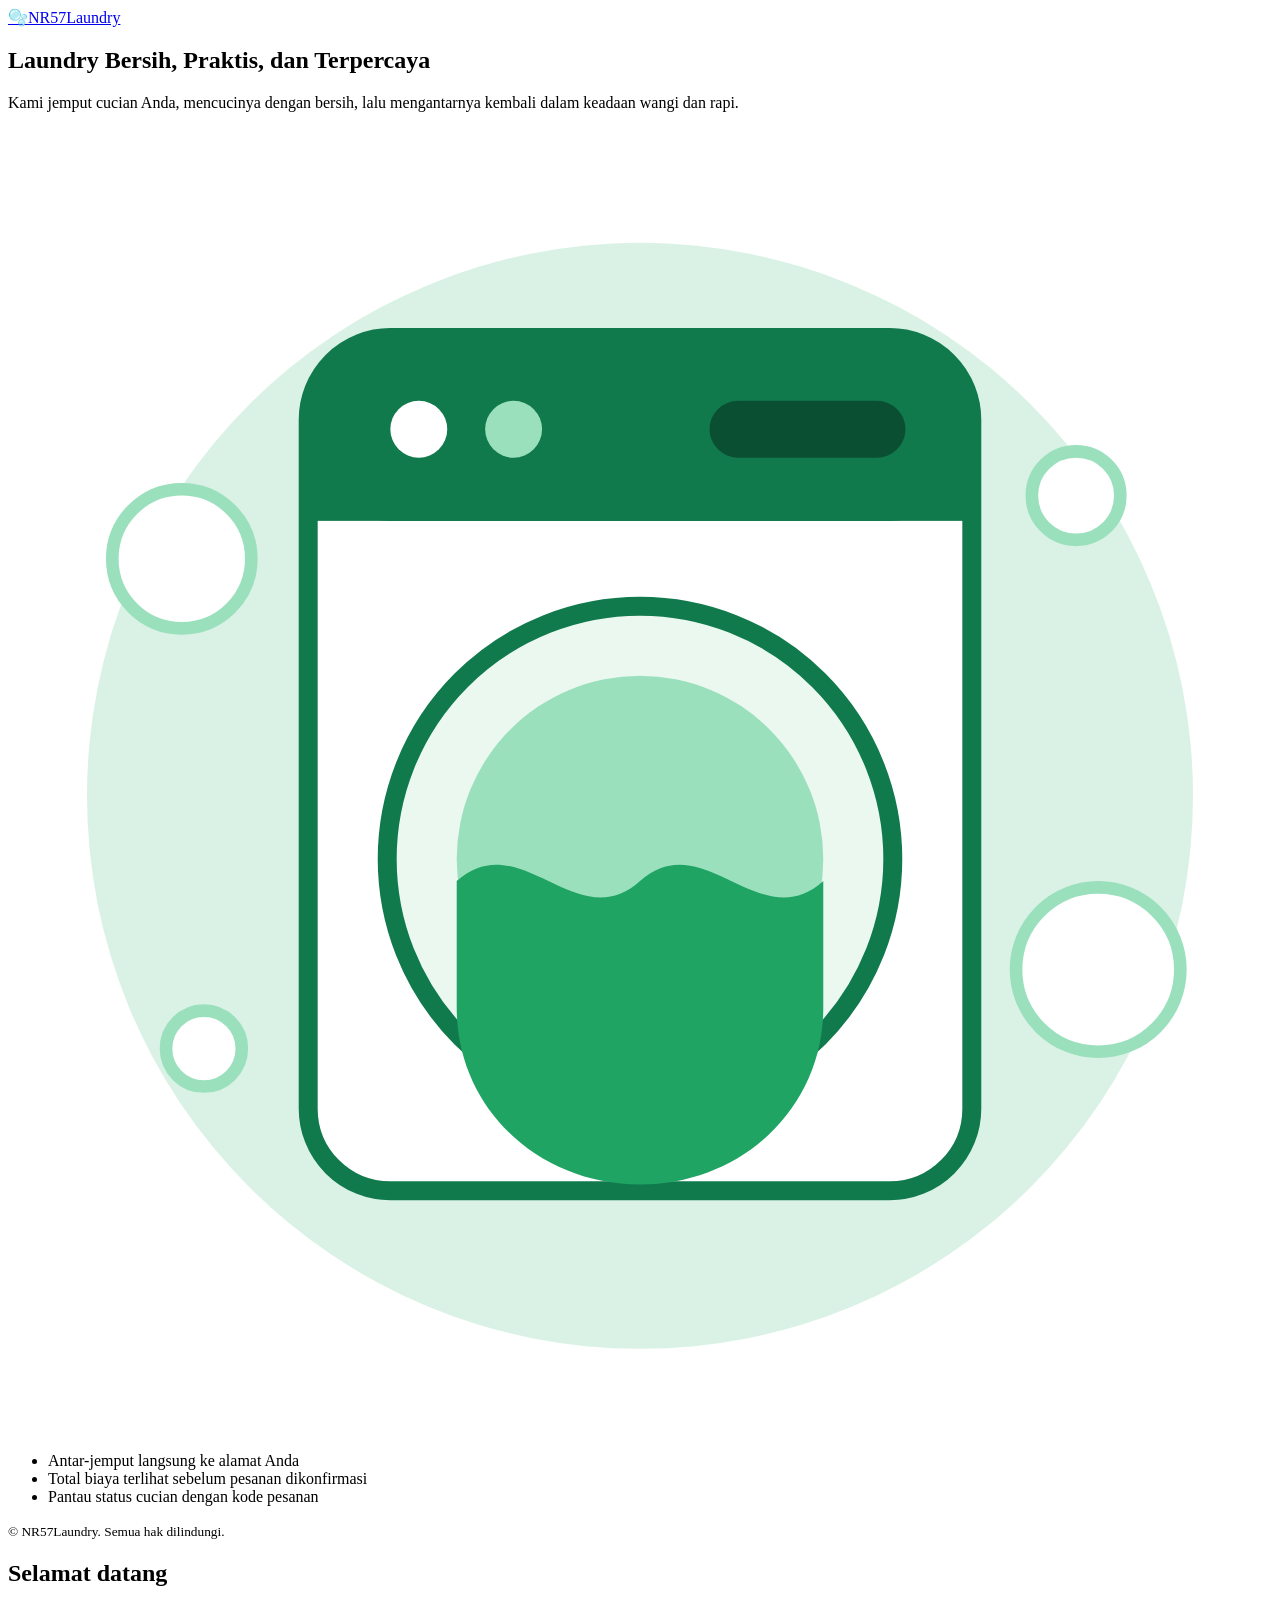
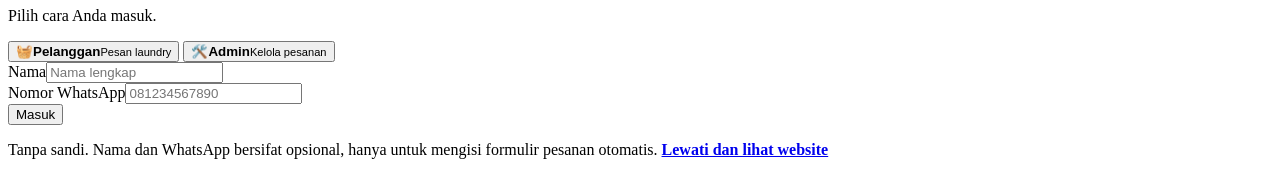
==== index.html @ 845088e5 "Add files via upload" ====
<!DOCTYPE html>
<html lang="id">
<head>
  <meta charset="UTF-8">
  <meta name="viewport" content="width=device-width, initial-scale=1.0">
  <title>Masuk - NR57Laundry</title>
  <link rel="preconnect" href="https://fonts.googleapis.com">
  <link href="https://fonts.googleapis.com/css2?family=Plus+Jakarta+Sans:wght@400;500;600;700;800&display=swap" rel="stylesheet">
  <link rel="stylesheet" href="css/style.css">
</head>
<body>
  <main class="auth">
    <section class="auth-art">
      <a href="index.html" class="logo" aria-label="NR57Laundry"><span>🫧</span>NR57Laundry</a>
      <div>
        <h1>Laundry Bersih, Praktis, dan Terpercaya</h1>
        <p>Kami jemput cucian Anda, mencucinya dengan bersih, lalu mengantarnya kembali dalam keadaan wangi dan rapi.</p>
        <svg viewBox="0 0 400 400" role="img" aria-label="Ilustrasi mesin cuci" style="margin:20px auto">
          <circle cx="200" cy="205" r="175" fill="#d9f2e5"/>
          <rect x="95" y="60" width="210" height="270" rx="26" fill="#fff" stroke="#117a4d" stroke-width="6"/>
          <rect x="95" y="60" width="210" height="58" rx="26" fill="#117a4d"/>
          <rect x="95" y="92" width="210" height="26" fill="#117a4d"/>
          <circle cx="130" cy="89" r="9" fill="#fff"/><circle cx="160" cy="89" r="9" fill="#9be0bd"/>
          <rect x="222" y="80" width="62" height="18" rx="9" fill="#0b4f33"/>
          <circle cx="200" cy="225" r="80" fill="#eaf8f0" stroke="#117a4d" stroke-width="6"/>
          <circle cx="200" cy="225" r="58" fill="#9be0bd"/>
          <path d="M142 232c20-18 38 18 58 0s38 18 58 0v40c0 32-26 56-58 56s-58-24-58-56z" fill="#1fa463"/>
          <circle cx="55" cy="130" r="22" fill="#fff" stroke="#9be0bd" stroke-width="4"/>
          <circle cx="338" cy="110" r="14" fill="#fff" stroke="#9be0bd" stroke-width="4"/>
          <circle cx="345" cy="260" r="26" fill="#fff" stroke="#9be0bd" stroke-width="4"/>
          <circle cx="62" cy="285" r="12" fill="#fff" stroke="#9be0bd" stroke-width="4"/>
        </svg>
        <ul class="auth-points">
          <li>Antar-jemput langsung ke alamat Anda</li>
          <li>Total biaya terlihat sebelum pesanan dikonfirmasi</li>
          <li>Pantau status cucian dengan kode pesanan</li>
        </ul>
      </div>
      <small>© NR57Laundry. Semua hak dilindungi.</small>
    </section>

    <section class="auth-form">
      <div class="login-card card">
        <h2>Selamat datang</h2>
        <p class="muted">Pilih cara Anda masuk.</p>

        <div class="role-tabs" role="tablist">
          <button type="button" class="role-tab active" data-role="pelanggan" role="tab" aria-selected="true"><span>🧺</span><strong>Pelanggan</strong><small>Pesan laundry</small></button>
          <button type="button" class="role-tab" data-role="admin" role="tab" aria-selected="false"><span>🛠️</span><strong>Admin</strong><small>Kelola pesanan</small></button>
        </div>

        <!-- Pelanggan: tanpa sandi -->
        <form id="formPelanggan" class="login-panel" novalidate>
          <div class="field"><label for="pNama">Nama</label><input id="pNama" type="text" autocomplete="name" placeholder="Nama lengkap"><small class="err" id="err-pNama"></small></div>
          <div class="field"><label for="pWa">Nomor WhatsApp</label><input id="pWa" type="tel" autocomplete="tel" placeholder="081234567890"><small class="err" id="err-pWa"></small></div>
          <button class="btn btn-block" type="submit">Masuk</button>
          <p class="login-hint">Tanpa sandi. Nama dan WhatsApp bersifat opsional, hanya untuk mengisi formulir pesanan otomatis. <a href="beranda.html"><strong>Lewati dan lihat website</strong></a></p>
        </form>

        <!-- Admin pertama kali: buat akun -->
        <form id="formSetup" class="login-panel" novalidate hidden>
          <p class="login-hint" style="margin:0 0 16px">Belum ada akun admin di browser ini. Buat username dan password untuk panel admin.</p>
          <div class="field"><label for="sUser">Username</label><input id="sUser" type="text" autocomplete="username" placeholder="Minimal 3 karakter"></div>
          <div class="field"><label for="sPass">Password</label>
            <div class="pass-wrap"><input id="sPass" type="password" autocomplete="new-password" placeholder="Minimal 6 karakter"><button type="button" class="pass-toggle" data-for="sPass,sPass2" aria-label="Tampilkan password">Lihat</button></div>
          </div>
          <div class="field"><label for="sPass2">Ulangi password</label><input id="sPass2" type="password" autocomplete="new-password"></div>
          <small class="err" id="err-setup"></small>
          <button class="btn btn-block" type="submit">Buat akun dan masuk</button>
        </form>

        <!-- Admin: wajib sandi -->
        <form id="formAdmin" class="login-panel" novalidate hidden>
          <div class="field"><label for="aUser">Username</label><input id="aUser" type="text" autocomplete="username"></div>
          <div class="field"><label for="aPass">Password</label>
            <div class="pass-wrap"><input id="aPass" type="password" autocomplete="current-password"><button type="button" class="pass-toggle" data-for="aPass" aria-label="Tampilkan password">Lihat</button></div>
          </div>
          <small class="err" id="err-admin"></small>
          <button class="btn btn-block" type="submit">Masuk sebagai Admin</button>
          <p class="login-hint"><a href="#" id="linkLupa"><strong>Lupa kata sandi?</strong></a></p>
        </form>

        <!-- Lupa kata sandi -->
        <form id="formLupa" class="login-panel" novalidate hidden>
          <p class="login-hint" style="margin:0 0 16px">Masukkan <strong>kode pemulihan</strong> yang Anda simpan saat membuat akun, atau <strong>kode pemilik</strong> (<code>KODE_PEMILIK</code> di file <code>js/data.js</code>). Lalu buat kata sandi baru.</p>
          <div class="field"><label for="lKode">Kode pemulihan atau kode pemilik</label><input id="lKode" type="text" autocomplete="off" placeholder="Contoh: K7M2-9QXD-4TNB"></div>
          <div class="field"><label for="lPass">Kata sandi baru</label>
            <div class="pass-wrap"><input id="lPass" type="password" autocomplete="new-password" placeholder="Minimal 6 karakter"><button type="button" class="pass-toggle" data-for="lPass,lPass2" aria-label="Tampilkan password">Lihat</button></div>
          </div>
          <div class="field"><label for="lPass2">Ulangi kata sandi baru</label><input id="lPass2" type="password" autocomplete="new-password"></div>
          <small class="err" id="err-lupa"></small>
          <button class="btn btn-block" type="submit">Reset kata sandi</button>
          <p class="login-hint"><a href="#" id="linkKembali">Kembali ke login</a></p>
        </form>
      </div>
    </section>
  </main>

  <dialog id="dlg"><div id="dlgBody"></div></dialog>

  <script src="js/data.js"></script>
  <script src="js/login.js"></script>
  <script src="js/bubbles.js"></script>
</body>
</html>
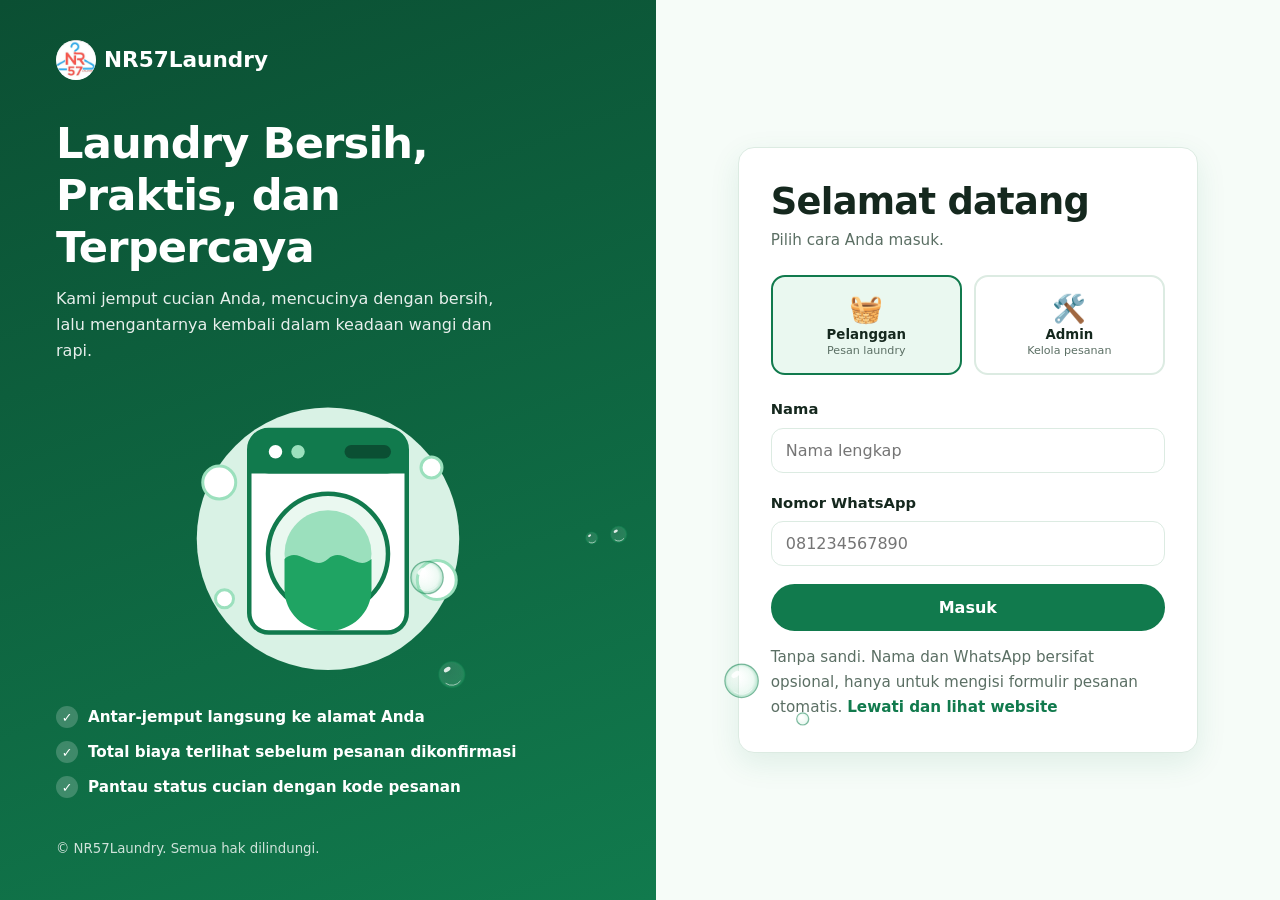
==== commit c0b8ab17: "Add files via upload" ====
--- a/index.html
+++ b/index.html
@@ -6,12 +6,13 @@
   <title>Masuk - NR57Laundry</title>
   <link rel="preconnect" href="https://fonts.googleapis.com">
   <link href="https://fonts.googleapis.com/css2?family=Plus+Jakarta+Sans:wght@400;500;600;700;800&display=swap" rel="stylesheet">
-  <link rel="stylesheet" href="css/style.css">
+  <link rel="icon" type="image/png" href="favicon.png">
+  <link rel="stylesheet" href="style.css">
 </head>
 <body>
   <main class="auth">
     <section class="auth-art">
-      <a href="index.html" class="logo" aria-label="NR57Laundry"><span>🫧</span>NR57Laundry</a>
+      <a href="index.html" class="logo" aria-label="NR57Laundry"><img class="logo-img" src="logo.png" alt="" width="40" height="40">NR57Laundry</a>
       <div>
         <h1>Laundry Bersih, Praktis, dan Terpercaya</h1>
         <p>Kami jemput cucian Anda, mencucinya dengan bersih, lalu mengantarnya kembali dalam keadaan wangi dan rapi.</p>
@@ -82,7 +83,7 @@
 
         <!-- Lupa kata sandi -->
         <form id="formLupa" class="login-panel" novalidate hidden>
-          <p class="login-hint" style="margin:0 0 16px">Masukkan <strong>kode pemulihan</strong> yang Anda simpan saat membuat akun, atau <strong>kode pemilik</strong> (<code>KODE_PEMILIK</code> di file <code>js/data.js</code>). Lalu buat kata sandi baru.</p>
+          <p class="login-hint" style="margin:0 0 16px">Masukkan <strong>kode pemulihan</strong> yang Anda simpan saat membuat akun, atau <strong>kode pemilik</strong> (<code>KODE_PEMILIK</code> di file <code>data.js</code>). Lalu buat kata sandi baru.</p>
           <div class="field"><label for="lKode">Kode pemulihan atau kode pemilik</label><input id="lKode" type="text" autocomplete="off" placeholder="Contoh: K7M2-9QXD-4TNB"></div>
           <div class="field"><label for="lPass">Kata sandi baru</label>
             <div class="pass-wrap"><input id="lPass" type="password" autocomplete="new-password" placeholder="Minimal 6 karakter"><button type="button" class="pass-toggle" data-for="lPass,lPass2" aria-label="Tampilkan password">Lihat</button></div>
@@ -98,8 +99,8 @@
 
   <dialog id="dlg"><div id="dlgBody"></div></dialog>
 
-  <script src="js/data.js"></script>
-  <script src="js/login.js"></script>
-  <script src="js/bubbles.js"></script>
+  <script src="data.js"></script>
+  <script src="login.js"></script>
+  <script src="bubbles.js"></script>
 </body>
 </html>
--- a/style.css
+++ b/style.css
@@ -0,0 +1,277 @@
+/* ===== NR57Laundry - style.css ===== */
+:root{
+  --g9:#0b4f33; --g7:#117a4d; --g5:#1fa463; --g2:#cfeedd; --g1:#eaf8f0; --g0:#f6fcf8;
+  --ink:#15281e; --mut:#5b6f64; --line:#dcebe2; --red:#c0392b; --amber:#b7791f;
+  --radius:16px; --shadow:0 10px 30px rgba(17,122,77,.10);
+}
+*{box-sizing:border-box;margin:0;padding:0}
+html{scroll-behavior:smooth;scroll-padding-top:84px}
+body{font-family:"Plus Jakarta Sans",system-ui,-apple-system,"Segoe UI",Roboto,sans-serif;color:var(--ink);background:#fff;line-height:1.65}
+img,svg{max-width:100%;display:block}
+a{color:inherit;text-decoration:none}
+ul,ol{list-style:none}
+h1,h2,h3{line-height:1.2;letter-spacing:-.02em}
+h1{font-size:clamp(2.2rem,5.2vw,3.5rem);font-weight:800}
+h2{font-size:clamp(1.6rem,3.2vw,2.3rem);font-weight:800;margin-bottom:10px}
+h3{font-size:1.1rem;font-weight:700;margin-bottom:6px}
+.h-page{font-size:clamp(1.8rem,4vw,2.5rem);margin-bottom:8px}
+.container{width:min(1120px,92%);margin-inline:auto}
+.narrow{width:min(720px,92%)}
+section{padding:72px 0}
+.alt{background:var(--g0)}
+.muted,.sec-head p{color:var(--mut)}
+.sec-head{max-width:600px;margin-bottom:36px}
+:focus-visible{outline:3px solid var(--g5);outline-offset:2px}
+
+/* Tombol */
+.btn{display:inline-flex;align-items:center;justify-content:center;gap:8px;padding:12px 26px;border-radius:999px;border:2px solid var(--g7);background:var(--g7);color:#fff;font-family:inherit;font-size:1rem;font-weight:700;cursor:pointer;transition:background .2s,color .2s,transform .1s}
+.btn:hover{background:var(--g9);border-color:var(--g9)}
+.btn:active{transform:scale(.98)}
+.btn-outline{background:#fff;color:var(--g7)}
+.btn-outline:hover{background:var(--g1);color:var(--g9)}
+.btn-light{background:#fff;color:var(--g9);border-color:#fff}
+.btn-light:hover{background:var(--g1);color:var(--g9);border-color:var(--g1)}
+.btn-danger{background:#fff;color:var(--red);border-color:var(--red)}
+.btn-danger:hover{background:var(--red);border-color:var(--red);color:#fff}
+.btn-sm{padding:6px 14px;font-size:.85rem}
+.btn-block{width:100%}
+
+/* Navbar */
+.site-header{position:sticky;top:0;z-index:50;background:rgba(255,255,255,.96);border-bottom:1px solid var(--line);backdrop-filter:blur(6px)}
+.nav{display:flex;align-items:center;justify-content:space-between;gap:16px;height:68px}
+.logo{display:flex;align-items:center;gap:8px;font-weight:800;font-size:1.35rem;color:var(--g9)}
+.logo-img{width:40px;height:40px;border-radius:50%;object-fit:cover;flex-shrink:0;background:#fff}
+.logo span{display:grid;place-items:center;width:34px;height:34px;border-radius:10px;background:var(--g7);color:#fff;font-size:1.1rem}
+.menu{display:flex;align-items:center;gap:26px;font-weight:600}
+.menu a{color:var(--mut);padding:4px 0;border-bottom:2px solid transparent}
+.menu a:hover,.menu a.active{color:var(--g7);border-color:var(--g5)}
+.burger{display:none;background:none;border:2px solid var(--line);border-radius:10px;width:42px;height:42px;font-size:1.3rem;cursor:pointer}
+
+/* Hero */
+.hero{background:linear-gradient(180deg,var(--g1),#fff);padding:64px 0 80px}
+.hero-grid{display:grid;grid-template-columns:1.1fr .9fr;gap:40px;align-items:center}
+.lead{font-size:1.1rem;color:var(--mut);margin:18px 0 28px;max-width:520px}
+.hero-actions{display:flex;flex-wrap:wrap;gap:12px}
+.hero-art svg{width:min(400px,100%);margin-inline:auto}
+
+/* Kartu dan grid */
+.grid{display:grid;grid-template-columns:repeat(auto-fit,minmax(230px,1fr));gap:20px}
+.card{background:#fff;border:1px solid var(--line);border-radius:var(--radius);padding:24px;box-shadow:var(--shadow)}
+.card p{color:var(--mut);font-size:.95rem}
+.icon{display:grid;place-items:center;width:52px;height:52px;border-radius:14px;background:var(--g1);font-size:1.6rem;margin-bottom:14px}
+.svc .meta{display:flex;justify-content:space-between;align-items:center;margin:14px 0;font-size:.9rem;color:var(--g7);font-weight:700}
+.quote p{color:var(--ink);font-size:1rem}
+.quote figcaption{margin-top:16px;display:flex;flex-direction:column;font-size:.9rem}
+.quote figcaption span{color:var(--mut)}
+
+/* Tabel */
+.table-wrap{overflow-x:auto;border:1px solid var(--line);border-radius:var(--radius);background:#fff}
+table{width:100%;border-collapse:collapse;min-width:520px}
+th,td{padding:14px 18px;text-align:left;border-bottom:1px solid var(--line);font-size:.95rem}
+th{background:var(--g1);color:var(--g9)}
+tr:last-child td{border-bottom:none}
+td strong{display:block}
+.price{font-weight:800;color:var(--g7);white-space:nowrap}
+
+/* Langkah */
+.steps{display:grid;grid-template-columns:repeat(auto-fit,minmax(220px,1fr));gap:24px}
+.steps li{position:relative}
+.steps p{color:var(--mut);font-size:.95rem}
+.num{display:grid;place-items:center;width:42px;height:42px;border-radius:50%;background:var(--g7);color:#fff;font-weight:800;margin-bottom:12px}
+
+/* Kontak */
+.contact{display:grid;grid-template-columns:1.2fr 1fr;gap:40px;align-items:center}
+.contact-list{margin-top:18px;display:grid;gap:10px}
+.contact-list a{color:var(--g7);font-weight:600}
+.cta-box{background:var(--g7);color:#fff;border-radius:24px;padding:36px}
+.cta-box p{opacity:.9;margin:6px 0 20px}
+
+/* Footer */
+.site-footer{background:var(--g9);color:#d5eadf;padding:40px 0 24px}
+.foot{display:flex;flex-wrap:wrap;justify-content:space-between;gap:24px}
+.foot .logo{color:#fff}
+.foot p{max-width:320px;margin-top:8px;font-size:.9rem}
+.foot nav{display:flex;flex-wrap:wrap;gap:18px;font-size:.92rem}
+.foot nav a:hover{color:#fff}
+.copy{margin-top:28px;padding-top:18px;border-top:1px solid rgba(255,255,255,.18);font-size:.85rem}
+
+/* Halaman dalam */
+.page{padding:44px 0 72px;min-height:70vh;background:var(--g0)}
+.form-layout{display:grid;grid-template-columns:1.5fr 1fr;gap:24px;align-items:start}
+.form-card{padding:28px}
+.row2{display:grid;grid-template-columns:1fr 1fr;gap:16px}
+.field{margin-bottom:18px;border:none}
+label,legend{display:block;font-weight:700;font-size:.92rem;margin-bottom:6px}
+input,select,textarea{width:100%;padding:12px 14px;border:1.5px solid var(--line);border-radius:12px;font-family:inherit;font-size:1rem;color:var(--ink);background:#fff}
+input:focus,select:focus,textarea:focus{outline:none;border-color:var(--g5);box-shadow:0 0 0 3px var(--g2)}
+.invalid{border-color:var(--red)!important}
+.err{display:block;color:var(--red);font-size:.82rem;margin-top:4px;min-height:0}
+.pay-options{display:grid;grid-template-columns:1fr 1fr;gap:12px}
+.pay{display:flex;gap:10px;align-items:flex-start;border:1.5px solid var(--line);border-radius:12px;padding:12px;cursor:pointer;font-weight:400}
+.pay input{width:auto;margin-top:5px;accent-color:var(--g7)}
+.pay span{display:flex;flex-direction:column}
+.pay small{color:var(--mut)}
+.pay:has(input:checked){border-color:var(--g5);background:var(--g1)}
+.estimate{position:sticky;top:88px}
+.estimate dl div{display:flex;justify-content:space-between;gap:12px;padding:9px 0;border-bottom:1px dashed var(--line);font-size:.95rem}
+.estimate dt{color:var(--mut)}
+.estimate dd{font-weight:700;text-align:right}
+.estimate .total{border-bottom:none;font-size:1.2rem;padding-top:14px}
+.estimate .total dd{color:var(--g7)}
+.pay-info{margin-top:14px;background:var(--g1);border-radius:12px;padding:14px;font-size:.9rem}
+
+/* Dialog */
+dialog{border:none;border-radius:20px;padding:28px;width:min(520px,92%);margin:auto;box-shadow:0 24px 60px rgba(0,0,0,.25)}
+dialog::backdrop{background:rgba(11,79,51,.45)}
+.sum{margin:16px 0}
+.sum div{display:flex;justify-content:space-between;gap:16px;padding:8px 0;border-bottom:1px solid var(--line);font-size:.93rem}
+.sum dt{color:var(--mut);flex-shrink:0}
+.sum dd{text-align:right;font-weight:600;word-break:break-word}
+.dlg-actions{display:flex;gap:10px;flex-wrap:wrap;justify-content:flex-end;margin-top:8px}
+.kode-box{background:var(--g1);border:2px dashed var(--g5);border-radius:14px;padding:16px;text-align:center;font-size:1.5rem;font-weight:800;color:var(--g9);letter-spacing:.04em;margin:14px 0}
+.ok-icon{font-size:2.4rem}
+
+/* Cek status */
+.search-bar{display:flex;gap:10px;margin-bottom:24px}
+.search-bar input{flex:1}
+.timeline{margin-top:18px;border-left:3px solid var(--g2);padding-left:22px}
+.timeline li{position:relative;padding:6px 0 16px;color:var(--mut)}
+.timeline li::before{content:"";position:absolute;left:-31px;top:10px;width:15px;height:15px;border-radius:50%;background:#fff;border:3px solid var(--g2)}
+.timeline li.done{color:var(--ink)}
+.timeline li.done::before{background:var(--g5);border-color:var(--g5)}
+.timeline li.current{color:var(--g9);font-weight:800}
+.timeline li.current::before{background:var(--g7);border-color:var(--g2);box-shadow:0 0 0 4px var(--g2)}
+.empty{text-align:center;color:var(--mut);padding:24px}
+.note{margin-top:20px;font-size:.85rem;color:var(--mut)}
+
+/* Admin */
+.stats{display:grid;grid-template-columns:repeat(auto-fit,minmax(180px,1fr));gap:16px;margin-bottom:24px}
+.stat{padding:18px 20px}
+.stat span{font-size:.85rem;color:var(--mut)}
+.stat strong{display:block;font-size:1.5rem;color:var(--g9)}
+.toolbar{display:flex;gap:12px;margin-bottom:16px;flex-wrap:wrap}
+.toolbar input{flex:1;min-width:200px}
+.toolbar select{width:auto;min-width:200px}
+.admin-table{min-width:820px}
+.admin-table select{padding:8px 10px;font-size:.88rem;border-radius:10px}
+.actions{display:flex;gap:8px}
+.badge{display:inline-block;padding:3px 12px;border-radius:999px;font-size:.8rem;font-weight:700;background:var(--g1);color:var(--g7)}
+.badge.s0{background:#fdf1d8;color:var(--amber)}
+.badge.s6{background:var(--g7);color:#fff}
+.badge.paid{background:var(--g2);color:var(--g9)}
+.badge.unpaid{background:#fde4e1;color:var(--red)}
+
+/* Responsif */
+@media (max-width:900px){
+  .hero-grid,.contact,.form-layout{grid-template-columns:1fr}
+  .hero-art{order:-1}
+  .hero-art svg{width:min(260px,70%)}
+  .estimate{position:static}
+}
+@media (max-width:860px){
+  .burger{display:block}
+  .menu{display:none;position:absolute;left:0;right:0;top:68px;flex-direction:column;align-items:stretch;gap:0;background:#fff;border-bottom:1px solid var(--line);padding:8px 4%}
+  .menu.open{display:flex}
+  .menu a{padding:12px 0;border-bottom:1px solid var(--line)}
+  .menu .btn{margin:12px 0;border-bottom:2px solid var(--g7)}
+}
+@media (max-width:560px){
+  section{padding:52px 0}
+  .row2,.pay-options{grid-template-columns:1fr}
+  .search-bar{flex-direction:column}
+  .form-card{padding:20px}
+}
+@media (prefers-reduced-motion:reduce){*{transition:none!important;scroll-behavior:auto!important}}
+
+/* ===== Login ===== */
+[hidden]{display:none!important}
+.auth{display:grid;grid-template-columns:1.05fr 1fr;min-height:100vh}
+.auth-art{background:linear-gradient(160deg,var(--g9) 0%,var(--g7) 100%);color:#fff;padding:40px 56px;display:flex;flex-direction:column;justify-content:space-between;gap:24px}
+.auth-art .logo{color:#fff}
+.auth-art .logo span{background:#fff;color:var(--g7)}
+.auth-art h1{font-size:clamp(1.9rem,3.4vw,2.7rem);margin-bottom:12px}
+.auth-art p{opacity:.9;max-width:440px}
+.auth-art svg{width:min(300px,70%)}
+.auth-art small{opacity:.8}
+.auth-points{display:grid;gap:10px;font-weight:600;font-size:.95rem}
+.auth-points li::before{content:"✓";display:inline-grid;place-items:center;width:22px;height:22px;margin-right:10px;border-radius:50%;background:rgba(255,255,255,.2);font-size:.8rem}
+.auth-form{display:grid;place-items:center;padding:40px 5%;background:var(--g0)}
+.login-card{width:min(460px,100%);padding:32px}
+.login-card h2{margin-bottom:4px}
+.role-tabs{display:grid;grid-template-columns:1fr 1fr;gap:12px;margin:22px 0}
+.role-tab{display:flex;flex-direction:column;align-items:center;gap:2px;padding:16px 10px;border:2px solid var(--line);border-radius:14px;background:#fff;font-family:inherit;color:var(--ink);cursor:pointer;transition:border-color .2s,background .2s}
+.role-tab span{font-size:1.7rem}
+.role-tab small{color:var(--mut)}
+.role-tab:hover{border-color:var(--g5)}
+.role-tab.active{border-color:var(--g7);background:var(--g1)}
+.login-hint{margin-top:14px;font-size:.85rem;color:var(--mut)}
+.login-hint a{color:var(--g7)}
+.pass-wrap{position:relative}
+.pass-wrap input{padding-right:84px}
+.pass-toggle{position:absolute;right:6px;top:6px;bottom:6px;padding:0 12px;border:none;border-radius:8px;background:var(--g1);color:var(--g9);font-family:inherit;font-weight:600;font-size:.85rem;cursor:pointer}
+#formAdmin .err,#formSetup .err,#formLupa .err{margin:-6px 0 12px}
+.logo .tag{font-size:.7rem;font-weight:700;background:var(--g1);color:var(--g7);padding:2px 10px;border-radius:99px;margin-left:4px}
+@media (max-width:860px){
+  .auth{grid-template-columns:1fr}
+  .auth-art{padding:28px 6%}
+  .auth-art svg,.auth-points{display:none}
+  .auth-form{padding:28px 5% 40px}
+}
+
+/* ===== Panel admin ===== */
+.admin-top{display:flex;justify-content:space-between;align-items:flex-start;gap:16px;margin-bottom:20px}
+.tabs{display:flex;gap:6px;overflow-x:auto;border-bottom:2px solid var(--line);margin-bottom:24px}
+.tab-btn{padding:10px 18px;border:none;background:none;font-family:inherit;font-size:.95rem;font-weight:700;color:var(--mut);cursor:pointer;white-space:nowrap;border-bottom:3px solid transparent;margin-bottom:-2px}
+.tab-btn:hover{color:var(--g7)}
+.tab-btn.active{color:var(--g7);border-color:var(--g7)}
+.dash-grid,.set-grid{display:grid;grid-template-columns:repeat(auto-fit,minmax(320px,1fr));gap:20px}
+.dash-grid h3,.set-grid h3{margin-bottom:14px}
+.set-grid .card+.card{margin-top:20px}
+.bar-row{display:grid;grid-template-columns:150px 1fr auto;gap:10px;align-items:center;margin-bottom:10px;font-size:.88rem}
+.bar{height:10px;border-radius:99px;background:var(--g1);overflow:hidden}
+.bar i{display:block;height:100%;background:var(--g5);border-radius:99px}
+.bar-v{font-weight:700;min-width:28px;text-align:right}
+.mini{display:flex;justify-content:space-between;align-items:center;gap:12px;padding:10px 0;border-bottom:1px solid var(--line)}
+.mini:last-child{border-bottom:none}
+.mini small{display:block;color:var(--mut);font-size:.82rem}
+.danger-zone{border-color:#f0c9c4}
+.danger-zone p{margin-bottom:12px}
+.toast{position:fixed;left:50%;bottom:24px;transform:translate(-50%,20px);background:var(--g9);color:#fff;padding:10px 20px;border-radius:999px;font-size:.9rem;opacity:0;pointer-events:none;transition:opacity .2s,transform .2s;z-index:100}
+.toast.show{opacity:1;transform:translate(-50%,0)}
+@media (max-width:560px){.bar-row{grid-template-columns:110px 1fr auto}.mini{flex-direction:column;align-items:flex-start}}
+
+/* ===== Efek hover: teks tab "timbul" saat kursor diarahkan ===== */
+.tabs{padding-top:10px}
+.tab-btn,.role-tab,.menu a:not(.btn),.foot nav a{transition:transform .2s ease,color .2s ease,text-shadow .2s ease,box-shadow .2s ease}
+@media (prefers-reduced-motion:no-preference){
+  .tab-btn:hover,.tab-btn:focus-visible{transform:translateY(-3px) scale(1.07);color:var(--g7);text-shadow:0 4px 8px rgba(17,122,77,.30)}
+  .role-tab:hover,.role-tab:focus-visible{transform:translateY(-4px);box-shadow:0 10px 20px rgba(17,122,77,.16)}
+  .role-tab:hover strong,.role-tab:focus-visible strong{color:var(--g7);text-shadow:0 3px 6px rgba(17,122,77,.28)}
+  .menu a:not(.btn):hover,.menu a:not(.btn):focus-visible{transform:translateY(-2px);text-shadow:0 3px 6px rgba(17,122,77,.25)}
+  .foot nav a:hover{transform:translateY(-2px);text-shadow:0 2px 6px rgba(0,0,0,.3)}
+}
+
+.login-hint code{background:var(--g1);color:var(--g9);padding:1px 6px;border-radius:6px;font-size:.85em}
+
+.sync-warn{background:#fdf1d8;color:#6b4300;border:1px solid #f1d28a;border-radius:12px;padding:12px 14px;margin-bottom:16px;font-size:.9rem}
+.err a{color:var(--g7);text-decoration:underline}
+
+/* Judul tabel harga (kiloan / satuan) dan ikon Instagram di kontak */
+.tbl-title{margin:0 0 12px}
+.table-wrap + .tbl-title{margin-top:28px}
+.contact-list .fa-instagram{color:var(--g7);font-size:1.15rem;width:1.3em;text-align:center}
+
+/* ===== Kartu pembayaran transfer ===== */
+.pay-card{margin:18px 0 12px;border:2px solid var(--g5);border-radius:16px;padding:18px;background:var(--g0);text-align:left}
+.pay-card h4{font-size:1.05rem;margin-bottom:10px;color:var(--g9)}
+.pay-card.warn{border-color:#f1d28a;background:#fffaf0}
+.pay-card.warn p{margin-bottom:10px;font-size:.92rem}
+.pay-row{display:flex;align-items:center;gap:10px;flex-wrap:wrap;padding:8px 0;border-bottom:1px dashed var(--line)}
+.pay-row:last-of-type{border-bottom:none}
+.pay-row span{color:var(--mut);font-size:.88rem;flex:0 0 130px}
+.pay-row strong{flex:1;min-width:120px;word-break:break-word}
+.rek-no{font-size:1.35rem;letter-spacing:.06em;color:var(--g9)}
+.rek-total{font-size:1.2rem;color:var(--g7)}
+.pay-steps{margin:10px 0 0 18px;list-style:decimal;font-size:.9rem;color:var(--mut)}
+.pay-steps li{margin-bottom:4px}
+@media (max-width:560px){.pay-row span{flex-basis:100%}}
